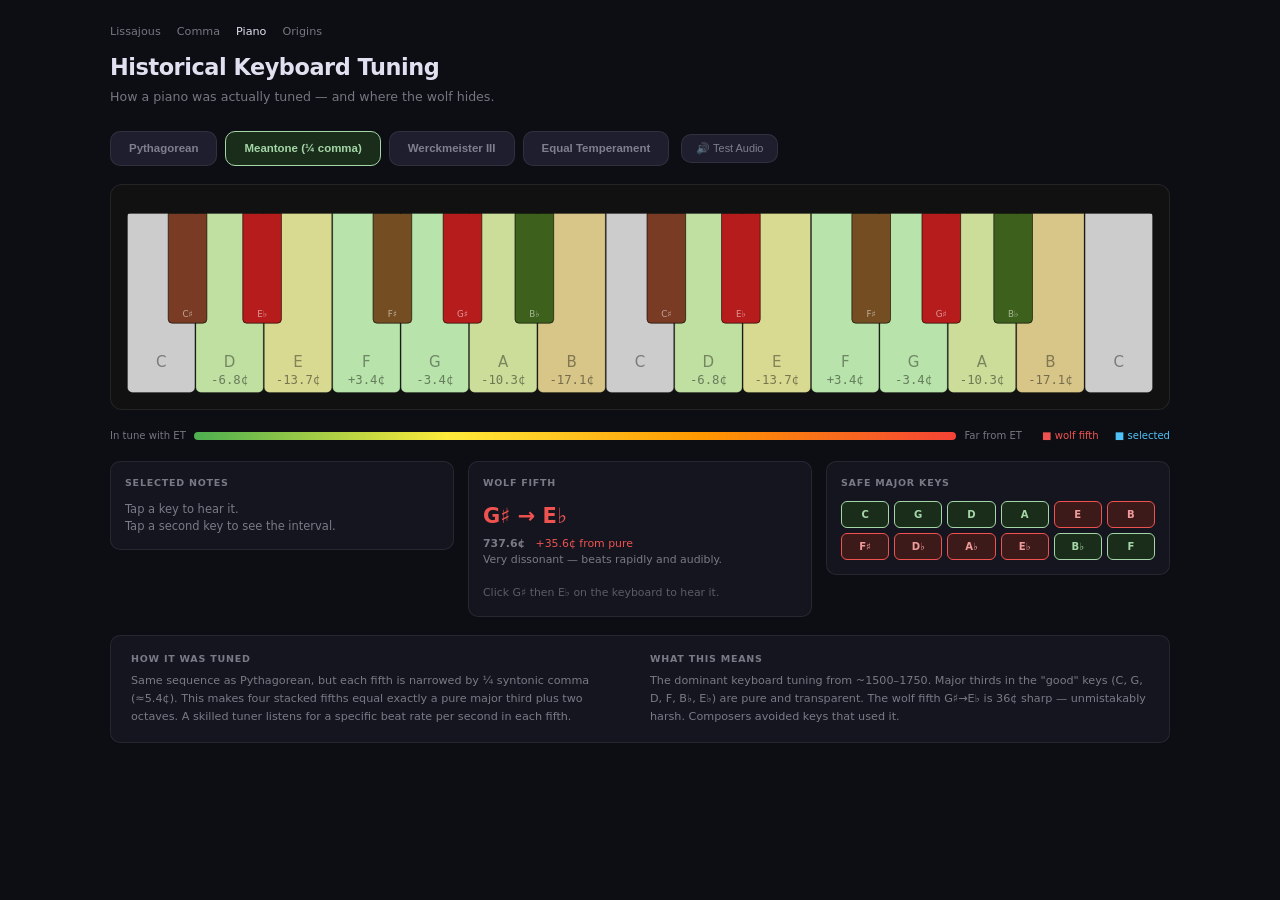
==== piano.html @ 7a2c3807 "Initial commit — tuning systems explorer Co-Authored-By: Claude Sonnet 4.6 <noreply@anthropic.com>" ====
<!DOCTYPE html>
<html lang="en">
<head>
  <meta charset="UTF-8">
  <meta name="viewport" content="width=device-width, initial-scale=1.0">
  <title>Historical Keyboard Tuning</title>
  <link rel="stylesheet" href="style.css">
  <style>
    /* ── piano-specific layout ── */
    .tuning-bar {
      display: flex;
      gap: 8px;
      flex-wrap: wrap;
    }

    .tuning-btn {
      background: var(--surface2);
      border: 1px solid var(--border);
      border-radius: var(--radius);
      color: var(--text-dim);
      cursor: pointer;
      font-size: 0.82rem;
      font-weight: 600;
      padding: 9px 18px;
      transition: background 0.15s, color 0.15s, border-color 0.15s;
    }
    .tuning-btn:hover { background: var(--surface); color: var(--text); }
    .tuning-btn[data-tuning="pythagorean"].active  { background:#3d1a1a; border-color:#ef9a9a; color:#ef9a9a; }
    .tuning-btn[data-tuning="meantone"].active     { background:#1a2d1a; border-color:#a5d6a7; color:#a5d6a7; }
    .tuning-btn[data-tuning="werckmeister"].active { background:#2d2d10; border-color:#fff176; color:#fff176; }
    .tuning-btn[data-tuning="equal"].active        { background:#0e2d3f; border-color:#4fc3f7; color:#4fc3f7; }

    /* ── piano canvas ── */
    .piano-wrap {
      background: #111;
      border: 1px solid var(--border);
      border-radius: 12px;
      overflow: visible;
      padding: 28px 16px 16px;
      position: relative;
    }

    #piano-canvas {
      display: block;
      width: 100%;
      cursor: pointer;
      border-radius: 4px;
    }

    /* ── info row ── */
    .info-row {
      display: grid;
      grid-template-columns: 1fr 1fr 1fr;
      gap: 14px;
    }

    .info-card {
      background: var(--surface);
      border: 1px solid var(--border);
      border-radius: var(--radius);
      padding: 14px;
    }

    .info-card h3 {
      font-size: 0.68rem;
      font-weight: 600;
      text-transform: uppercase;
      letter-spacing: 0.08em;
      color: var(--text-dim);
      margin-bottom: 10px;
    }

    .note-pair {
      display: flex;
      align-items: baseline;
      gap: 10px;
      margin-bottom: 6px;
    }
    .note-badge {
      font-size: 1.4rem;
      font-weight: 700;
    }
    .note-hz {
      font-family: monospace;
      font-size: 0.8rem;
      color: var(--text-dim);
    }
    .interval-line {
      font-size: 0.82rem;
      color: var(--text-dim);
      margin-top: 4px;
    }
    .interval-cents {
      font-family: monospace;
      font-weight: 600;
    }

    /* wolf card */
    .wolf-label {
      font-size: 1.5rem;
      font-weight: 700;
      color: #ef5350;
      margin-bottom: 4px;
    }
    .wolf-sub {
      font-size: 0.78rem;
      color: var(--text-dim);
      line-height: 1.5;
    }

    /* safe keys grid */
    .safe-grid {
      display: grid;
      grid-template-columns: repeat(6, 1fr);
      gap: 5px;
    }

    .safe-key {
      border-radius: 6px;
      padding: 5px 4px;
      text-align: center;
      font-size: 0.72rem;
      font-weight: 700;
      transition: background 0.2s, color 0.2s;
    }
    .safe-key.good  { background: #1a2d1a; color: #a5d6a7; border: 1px solid #a5d6a7; }
    .safe-key.bad   { background: #3d1a1a; color: #ef9a9a; border: 1px solid #ef5350; }
    .safe-key.neutral { background: var(--surface2); color: var(--text-dim); border: 1px solid var(--border); }

    /* tuning description */
    .tuning-desc-card {
      background: var(--surface);
      border: 1px solid var(--border);
      border-radius: var(--radius);
      padding: 16px 20px;
      display: grid;
      grid-template-columns: 1fr 1fr;
      gap: 20px;
    }
    .tuning-desc-card h3 {
      font-size: 0.68rem;
      font-weight: 600;
      text-transform: uppercase;
      letter-spacing: 0.08em;
      color: var(--text-dim);
      margin-bottom: 6px;
    }
    .tuning-desc-card p, .tuning-desc-card code {
      font-size: 0.8rem;
      color: var(--text-dim);
      line-height: 1.6;
    }
    .tuning-desc-card code {
      font-family: monospace;
      color: var(--text);
      display: block;
      margin-top: 4px;
    }

    /* colour legend */
    .legend {
      display: flex;
      align-items: center;
      gap: 8px;
      font-size: 0.72rem;
      color: var(--text-dim);
    }
    .legend-bar {
      flex: 1;
      height: 8px;
      border-radius: 4px;
      background: linear-gradient(to right, #4caf50, #ffeb3b, #ff9800, #f44336);
    }

    nav { margin-bottom: 10px; display: flex; gap: 16px; font-size: 0.8rem; }
    nav a { color: var(--text-dim); text-decoration: none; }
    nav a:hover { color: var(--text); }
    nav span { color: var(--text); }

    @media (max-width: 760px) {
      .info-row { grid-template-columns: 1fr; }
      .tuning-desc-card { grid-template-columns: 1fr; }
    }
  </style>
</head>
<body>
  <div class="app">
    <header>
      <nav>
        <a href="index.html">Lissajous</a>
        <a href="comma.html">Comma</a>
        <span>Piano</span>
        <a href="harmonics.html">Origins</a>
      </nav>
      <h1>Historical Keyboard Tuning</h1>
      <p class="subtitle">How a piano was actually tuned — and where the wolf hides.</p>
    </header>

    <main style="display:flex;flex-direction:column;gap:18px;">

      <!-- Tuning selector + audio diagnostic -->
      <div style="display:flex;align-items:center;gap:12px;flex-wrap:wrap;">
        <div class="tuning-bar">
          <button class="tuning-btn" data-tuning="pythagorean">Pythagorean</button>
          <button class="tuning-btn active" data-tuning="meantone">Meantone (¼ comma)</button>
          <button class="tuning-btn" data-tuning="werckmeister">Werckmeister III</button>
          <button class="tuning-btn" data-tuning="equal">Equal Temperament</button>
        </div>
        <button id="test-audio-btn" style="background:var(--surface2);border:1px solid var(--border);border-radius:var(--radius);color:var(--text-dim);cursor:pointer;font-size:0.78rem;padding:7px 14px;white-space:nowrap;">
          🔊 Test Audio
        </button>
        <span id="audio-status" style="font-size:0.75rem;color:var(--text-dim);font-family:monospace;"></span>
      </div>

      <!-- Piano keyboard -->
      <div class="piano-wrap">
        <canvas id="piano-canvas" height="180"></canvas>
      </div>

      <!-- Legend -->
      <div class="legend">
        <span>In tune with ET</span>
        <div class="legend-bar"></div>
        <span>Far from ET</span>
        <span style="margin-left:12px;color:#ef5350">■ wolf fifth</span>
        <span style="color:#4fc3f7;margin-left:8px">■ selected</span>
      </div>

      <!-- Info cards -->
      <div class="info-row">

        <div class="info-card" id="note-card">
          <h3>Selected notes</h3>
          <p style="color:var(--text-dim);font-size:0.82rem;">Click a key to hear it.<br>Click a second key to see the interval.</p>
        </div>

        <div class="info-card" id="wolf-card">
          <h3>Wolf fifth</h3>
          <div id="wolf-content">
            <p style="color:var(--text-dim);font-size:0.82rem;">Select a tuning to see the wolf.</p>
          </div>
        </div>

        <div class="info-card">
          <h3>Safe major keys</h3>
          <div class="safe-grid" id="safe-grid"></div>
        </div>

      </div>

      <!-- Tuning description -->
      <div class="tuning-desc-card">
        <div>
          <h3>How it was tuned</h3>
          <p id="tuning-sequence">—</p>
        </div>
        <div>
          <h3>What this means</h3>
          <p id="tuning-context">—</p>
        </div>
      </div>

    </main>
  </div>

  <script type="module" src="js/piano.js"></script>
</body>
</html>
---- style.css ----
*, *::before, *::after { box-sizing: border-box; margin: 0; padding: 0; }

button, select, input[type="range"], a { touch-action: manipulation; }

:root {
  --bg: #0d0d14;
  --surface: #15151f;
  --surface2: #1e1e2e;
  --border: rgba(255,255,255,0.08);
  --text: #e0e0f0;
  --text-dim: rgba(224,224,240,0.5);
  --accent-et: #4fc3f7;
  --accent-pyth: #ef9a9a;
  --accent-just: #a5d6a7;
  --radius: 10px;
}

html, body {
  height: 100%;
  background: var(--bg);
  color: var(--text);
  font-family: 'Inter', system-ui, sans-serif;
  font-size: 14px;
  line-height: 1.5;
}

.app {
  display: flex;
  flex-direction: column;
  min-height: 100vh;
  max-width: 1100px;
  margin: 0 auto;
  padding: 24px 20px;
  gap: 24px;
}

header h1 {
  font-size: 1.6rem;
  font-weight: 700;
  letter-spacing: -0.02em;
}

header .subtitle {
  color: var(--text-dim);
  font-size: 0.9rem;
  margin-top: 4px;
}

main {
  display: grid;
  grid-template-columns: 320px 1fr;
  gap: 24px;
  flex: 1;
}

/* ── Controls ──────────────────────────────────────────────────────────────── */

.controls {
  display: flex;
  flex-direction: column;
  gap: 20px;
}

.control-group {
  display: flex;
  flex-direction: column;
  gap: 8px;
}

.group-label {
  font-size: 0.75rem;
  font-weight: 600;
  text-transform: uppercase;
  letter-spacing: 0.08em;
  color: var(--text-dim);
}

/* Tuning toggle buttons */
.tuning-buttons {
  display: grid;
  grid-template-columns: repeat(3, 1fr);
  gap: 6px;
}

.tuning-btn {
  background: var(--surface2);
  border: 1px solid var(--border);
  border-radius: var(--radius);
  color: var(--text-dim);
  cursor: pointer;
  font-size: 0.8rem;
  font-weight: 600;
  padding: 10px 6px;
  text-align: center;
  transition: background 0.15s, color 0.15s, border-color 0.15s;
  line-height: 1.3;
}

.tuning-btn span {
  display: block;
  font-size: 0.65rem;
  font-weight: 400;
  opacity: 0.7;
  margin-top: 2px;
}

.tuning-btn[data-tuning="equal"].active  { background: #0e2d3f; border-color: var(--accent-et);   color: var(--accent-et);   }
.tuning-btn[data-tuning="pythagorean"].active { background: #3d1a1a; border-color: var(--accent-pyth); color: var(--accent-pyth); }
.tuning-btn[data-tuning="just"].active   { background: #1a2d1a; border-color: var(--accent-just); color: var(--accent-just); }

.tuning-btn:hover:not(.active) {
  background: var(--surface);
  color: var(--text);
}

/* Selects */
select {
  background: var(--surface2);
  border: 1px solid var(--border);
  border-radius: var(--radius);
  color: var(--text);
  font-size: 0.85rem;
  padding: 9px 12px;
  width: 100%;
  appearance: none;
  background-image: url("data:image/svg+xml,%3Csvg xmlns='http://www.w3.org/2000/svg' width='12' height='8' viewBox='0 0 12 8'%3E%3Cpath d='M1 1l5 5 5-5' stroke='%23888' stroke-width='1.5' fill='none' stroke-linecap='round'/%3E%3C/svg%3E");
  background-repeat: no-repeat;
  background-position: right 12px center;
  cursor: pointer;
}

select:focus { outline: none; border-color: rgba(255,255,255,0.2); }

/* Range slider */
input[type="range"] {
  width: 100%;
  accent-color: var(--accent-just);
  cursor: pointer;
}

.hint {
  font-size: 0.72rem;
  color: var(--text-dim);
  line-height: 1.4;
}

/* Play button */
#play-btn {
  background: var(--surface2);
  border: 1px solid var(--border);
  border-radius: var(--radius);
  color: var(--text);
  cursor: pointer;
  font-size: 1rem;
  font-weight: 600;
  padding: 12px;
  transition: background 0.15s, border-color 0.15s;
}

#play-btn:hover { background: var(--surface); }
#play-btn.active {
  background: #1a2d1a;
  border-color: var(--accent-just);
  color: var(--accent-just);
}

/* Info panel */
.info-panel {
  background: var(--surface);
  border: 1px solid var(--border);
  border-radius: var(--radius);
  padding: 14px;
  display: flex;
  flex-direction: column;
  gap: 8px;
}

.info-row {
  display: flex;
  justify-content: space-between;
  align-items: baseline;
  gap: 8px;
}

.info-label {
  font-size: 0.72rem;
  color: var(--text-dim);
  text-transform: uppercase;
  letter-spacing: 0.06em;
  flex-shrink: 0;
}

.info-value {
  font-family: 'JetBrains Mono', 'Fira Mono', monospace;
  font-size: 0.82rem;
  text-align: right;
}

.info-ratio {
  font-size: 0.78rem;
  color: var(--text-dim);
  font-style: italic;
}

/* Explainer */
.explainer {
  background: var(--surface);
  border: 1px solid var(--border);
  border-radius: var(--radius);
  padding: 14px;
}

.explainer h3 {
  font-size: 0.8rem;
  font-weight: 600;
  text-transform: uppercase;
  letter-spacing: 0.07em;
  color: var(--text-dim);
  margin-bottom: 10px;
}

.explainer p {
  font-size: 0.8rem;
  color: var(--text-dim);
  line-height: 1.6;
  margin-bottom: 8px;
}

.explainer p:last-child { margin-bottom: 0; }
.explainer em { color: var(--text); font-style: normal; font-weight: 500; }

/* ── Canvas area ───────────────────────────────────────────────────────────── */

.canvas-area {
  display: flex;
  flex-direction: column;
  align-items: center;
  justify-content: center;
  gap: 12px;
}

.canvas-wrap {
  width: 100%;
  aspect-ratio: 1;
  max-width: 540px;
  border-radius: 16px;
  overflow: hidden;
  border: 1px solid var(--border);
  background: var(--bg);
}

#lissajous-canvas {
  display: block;
  width: 100%;
  height: 100%;
}

.canvas-hint {
  font-size: 0.75rem;
  color: var(--text-dim);
}

/* ── Responsive ────────────────────────────────────────────────────────────── */

@media (max-width: 720px) {
  main {
    grid-template-columns: 1fr;
  }
  .canvas-area {
    order: -1;
  }
  .canvas-wrap {
    max-width: 100%;
  }
}
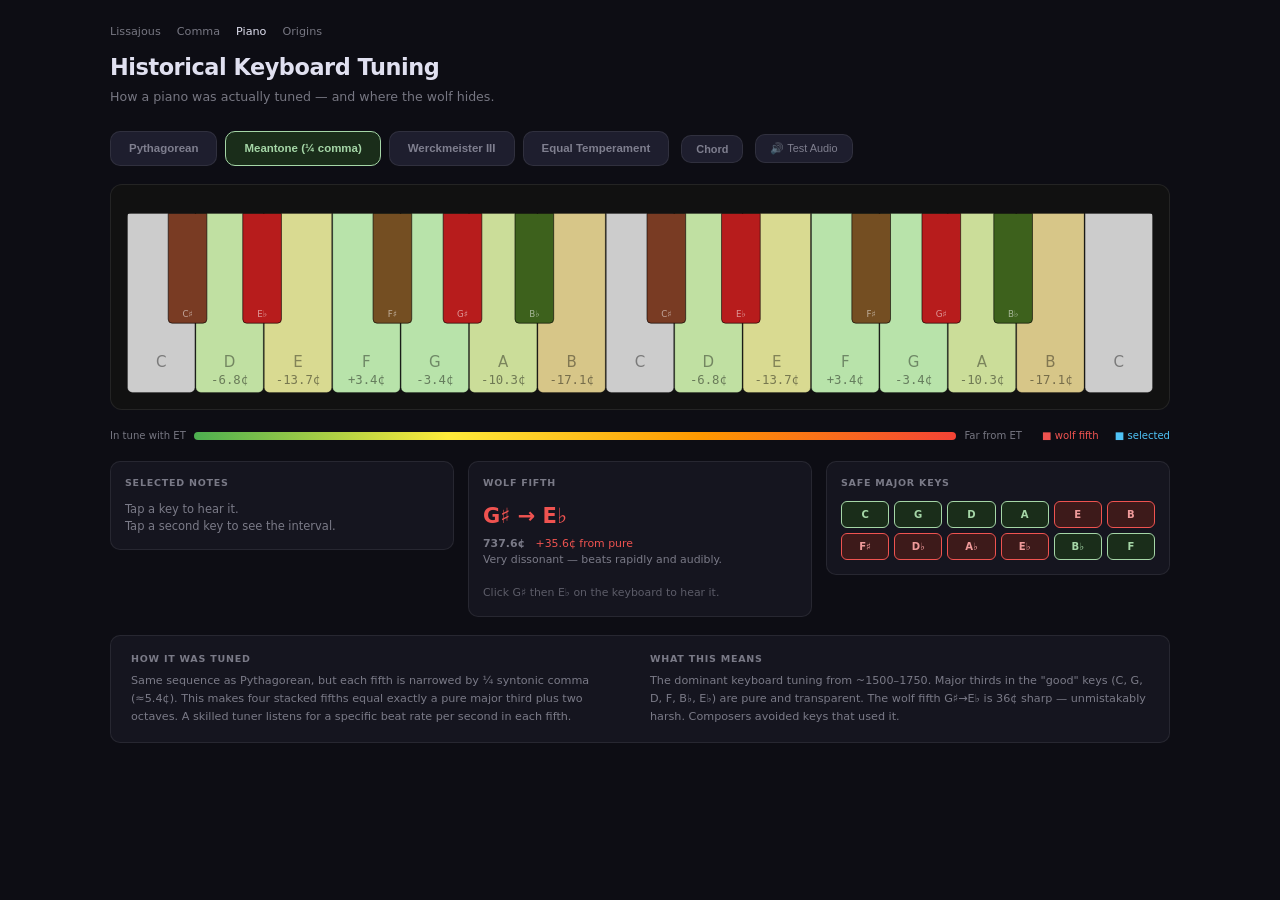
==== commit 82c5451e: "Add chord mode and fix iOS Safari audio - Fix Web Audio on iPad: call resume() synchronously within " ====
--- a/piano.html
+++ b/piano.html
@@ -29,6 +29,8 @@
     .tuning-btn[data-tuning="meantone"].active     { background:#1a2d1a; border-color:#a5d6a7; color:#a5d6a7; }
     .tuning-btn[data-tuning="werckmeister"].active { background:#2d2d10; border-color:#fff176; color:#fff176; }
     .tuning-btn[data-tuning="equal"].active        { background:#0e2d3f; border-color:#4fc3f7; color:#4fc3f7; }
+
+    #chord-mode-btn.active { background:#00352c; border-color:#4db6ac; color:#4db6ac; }
 
     /* ── piano canvas ── */
     .piano-wrap {
@@ -206,6 +208,9 @@
           <button class="tuning-btn" data-tuning="werckmeister">Werckmeister III</button>
           <button class="tuning-btn" data-tuning="equal">Equal Temperament</button>
         </div>
+        <button id="chord-mode-btn" style="background:var(--surface2);border:1px solid var(--border);border-radius:var(--radius);color:var(--text-dim);cursor:pointer;font-size:0.78rem;font-weight:600;padding:7px 14px;white-space:nowrap;touch-action:manipulation;">
+          Chord
+        </button>
         <button id="test-audio-btn" style="background:var(--surface2);border:1px solid var(--border);border-radius:var(--radius);color:var(--text-dim);cursor:pointer;font-size:0.78rem;padding:7px 14px;white-space:nowrap;">
           🔊 Test Audio
         </button>
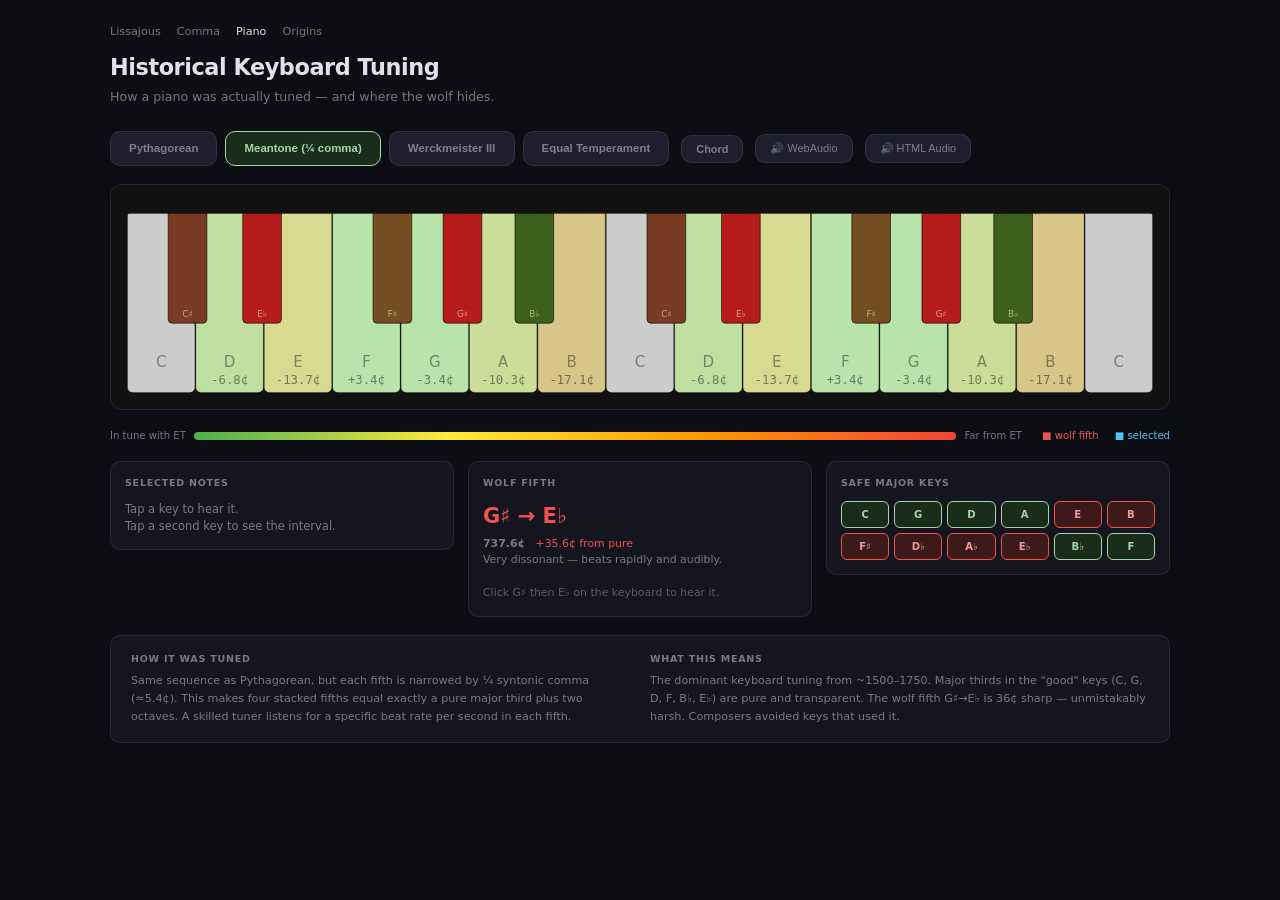
==== commit b28befac: "Add HTML Audio test button to diagnose iOS audio layer If the HTML Audio button works but WebAudio d" ====
--- a/piano.html
+++ b/piano.html
@@ -47,6 +47,7 @@
       width: 100%;
       cursor: pointer;
       border-radius: 4px;
+      touch-action: none;
     }
 
     /* ── info row ── */
@@ -212,7 +213,10 @@
           Chord
         </button>
         <button id="test-audio-btn" style="background:var(--surface2);border:1px solid var(--border);border-radius:var(--radius);color:var(--text-dim);cursor:pointer;font-size:0.78rem;padding:7px 14px;white-space:nowrap;">
-          🔊 Test Audio
+          🔊 WebAudio
+        </button>
+        <button id="test-html-btn" style="background:var(--surface2);border:1px solid var(--border);border-radius:var(--radius);color:var(--text-dim);cursor:pointer;font-size:0.78rem;padding:7px 14px;white-space:nowrap;">
+          🔊 HTML Audio
         </button>
         <span id="audio-status" style="font-size:0.75rem;color:var(--text-dim);font-family:monospace;"></span>
       </div>
@@ -268,6 +272,6 @@
     </main>
   </div>
 
-  <script type="module" src="js/piano.js"></script>
+  <script src="js/piano.js"></script>
 </body>
 </html>
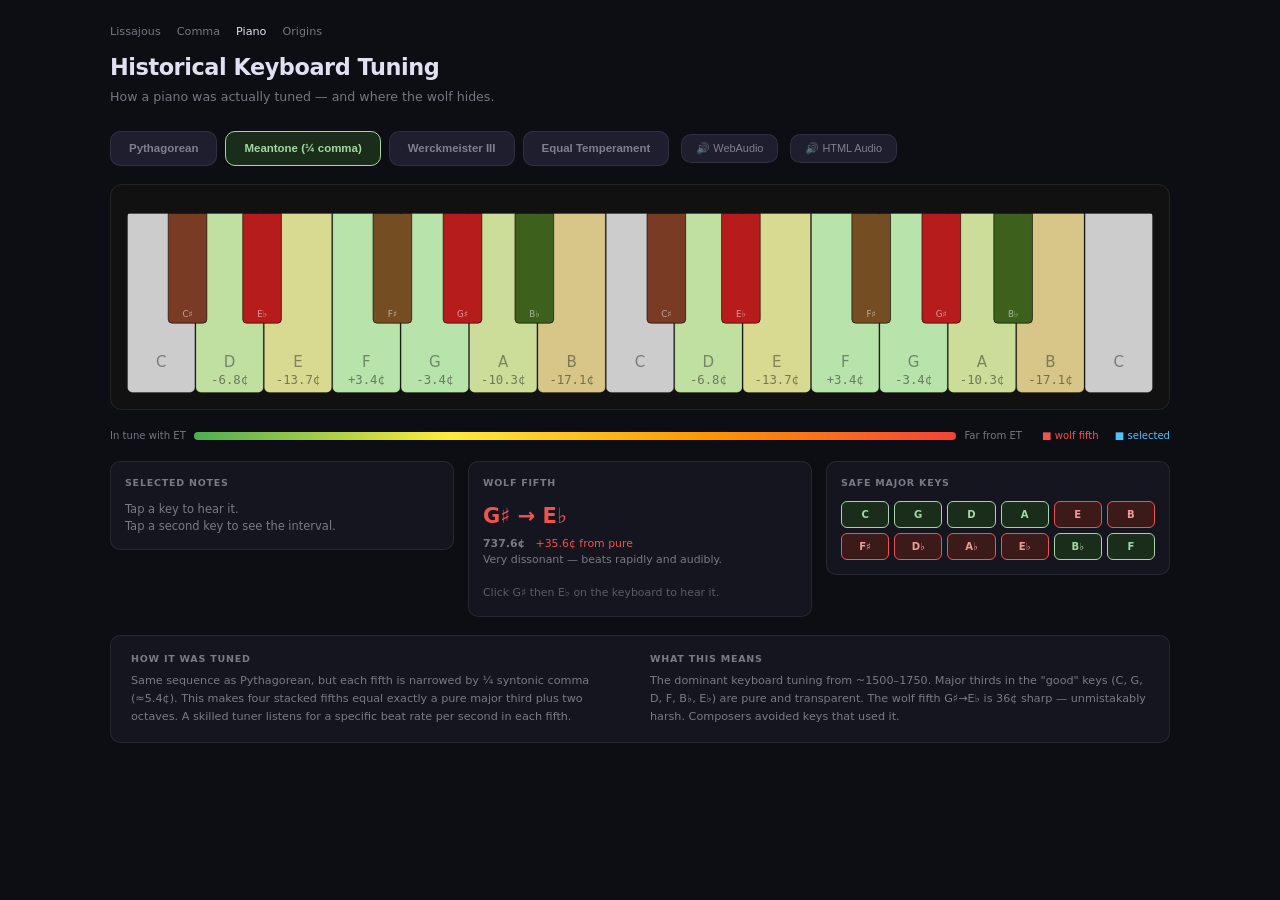
==== commit 685ca0b4: "Remove chord mode, simplify to interval selection only Chord mode was causing stuck-note issues — ea" ====
--- a/piano.html
+++ b/piano.html
@@ -30,9 +30,7 @@
     .tuning-btn[data-tuning="werckmeister"].active { background:#2d2d10; border-color:#fff176; color:#fff176; }
     .tuning-btn[data-tuning="equal"].active        { background:#0e2d3f; border-color:#4fc3f7; color:#4fc3f7; }
 
-    #chord-mode-btn.active { background:#00352c; border-color:#4db6ac; color:#4db6ac; }
-
-    /* ── piano canvas ── */
+/* ── piano canvas ── */
     .piano-wrap {
       background: #111;
       border: 1px solid var(--border);
@@ -209,10 +207,7 @@
           <button class="tuning-btn" data-tuning="werckmeister">Werckmeister III</button>
           <button class="tuning-btn" data-tuning="equal">Equal Temperament</button>
         </div>
-        <button id="chord-mode-btn" style="background:var(--surface2);border:1px solid var(--border);border-radius:var(--radius);color:var(--text-dim);cursor:pointer;font-size:0.78rem;font-weight:600;padding:7px 14px;white-space:nowrap;touch-action:manipulation;">
-          Chord
-        </button>
-        <button id="test-audio-btn" style="background:var(--surface2);border:1px solid var(--border);border-radius:var(--radius);color:var(--text-dim);cursor:pointer;font-size:0.78rem;padding:7px 14px;white-space:nowrap;">
+<button id="test-audio-btn" style="background:var(--surface2);border:1px solid var(--border);border-radius:var(--radius);color:var(--text-dim);cursor:pointer;font-size:0.78rem;padding:7px 14px;white-space:nowrap;">
           🔊 WebAudio
         </button>
         <button id="test-html-btn" style="background:var(--surface2);border:1px solid var(--border);border-radius:var(--radius);color:var(--text-dim);cursor:pointer;font-size:0.78rem;padding:7px 14px;white-space:nowrap;">
@@ -240,7 +235,7 @@
 
         <div class="info-card" id="note-card">
           <h3>Selected notes</h3>
-          <p style="color:var(--text-dim);font-size:0.82rem;">Click a key to hear it.<br>Click a second key to see the interval.</p>
+          <p style="color:var(--text-dim);font-size:0.82rem;">Tap a key to hear it.<br>Tap a second key to see the interval.</p>
         </div>
 
         <div class="info-card" id="wolf-card">
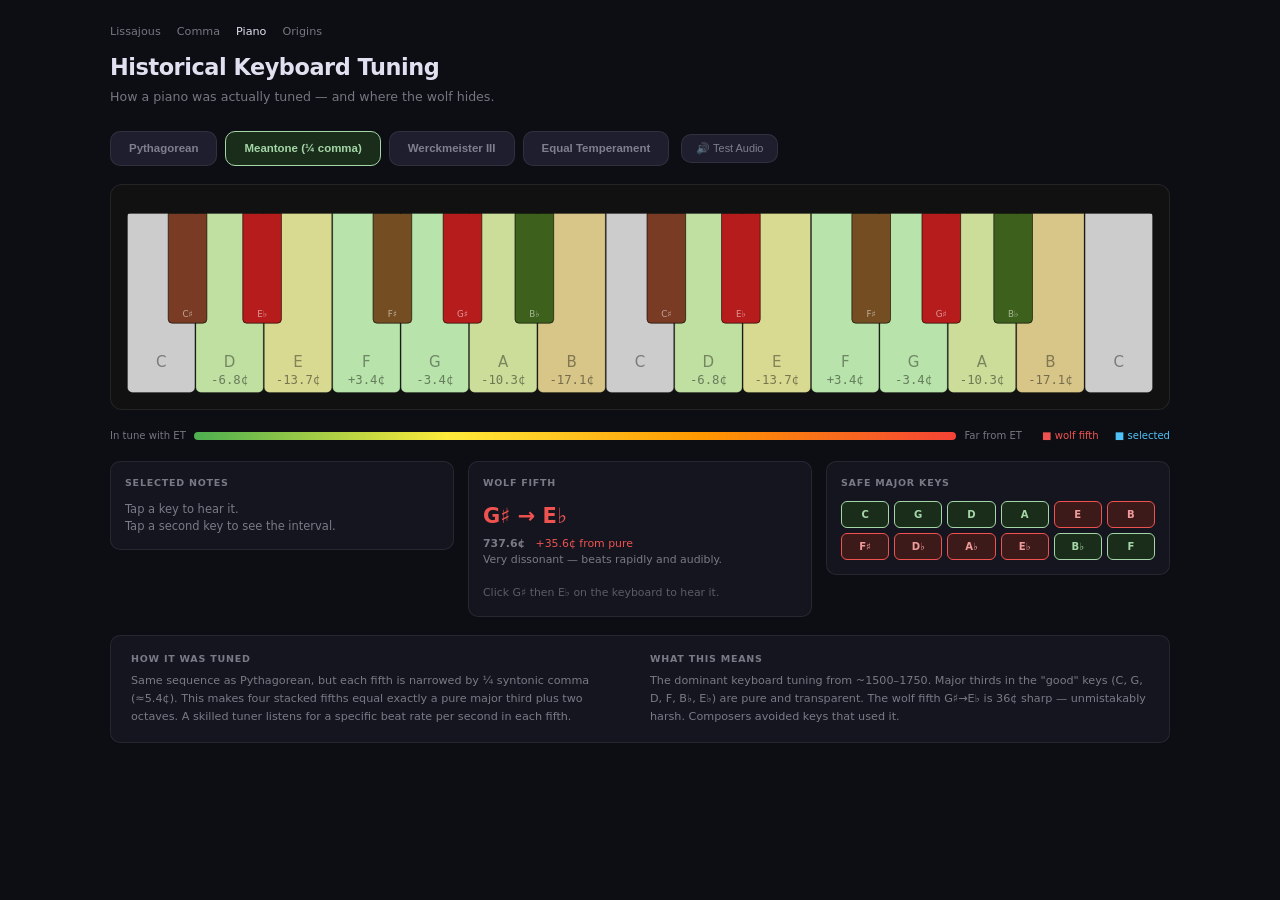
==== commit cc8ab1e4: "Replace Web Audio with HTML audio on piano page MediaStreamDestination routing — the only way to for" ====
--- a/piano.html
+++ b/piano.html
@@ -208,10 +208,7 @@
           <button class="tuning-btn" data-tuning="equal">Equal Temperament</button>
         </div>
 <button id="test-audio-btn" style="background:var(--surface2);border:1px solid var(--border);border-radius:var(--radius);color:var(--text-dim);cursor:pointer;font-size:0.78rem;padding:7px 14px;white-space:nowrap;">
-          🔊 WebAudio
-        </button>
-        <button id="test-html-btn" style="background:var(--surface2);border:1px solid var(--border);border-radius:var(--radius);color:var(--text-dim);cursor:pointer;font-size:0.78rem;padding:7px 14px;white-space:nowrap;">
-          🔊 HTML Audio
+          🔊 Test Audio
         </button>
         <span id="audio-status" style="font-size:0.75rem;color:var(--text-dim);font-family:monospace;"></span>
       </div>
